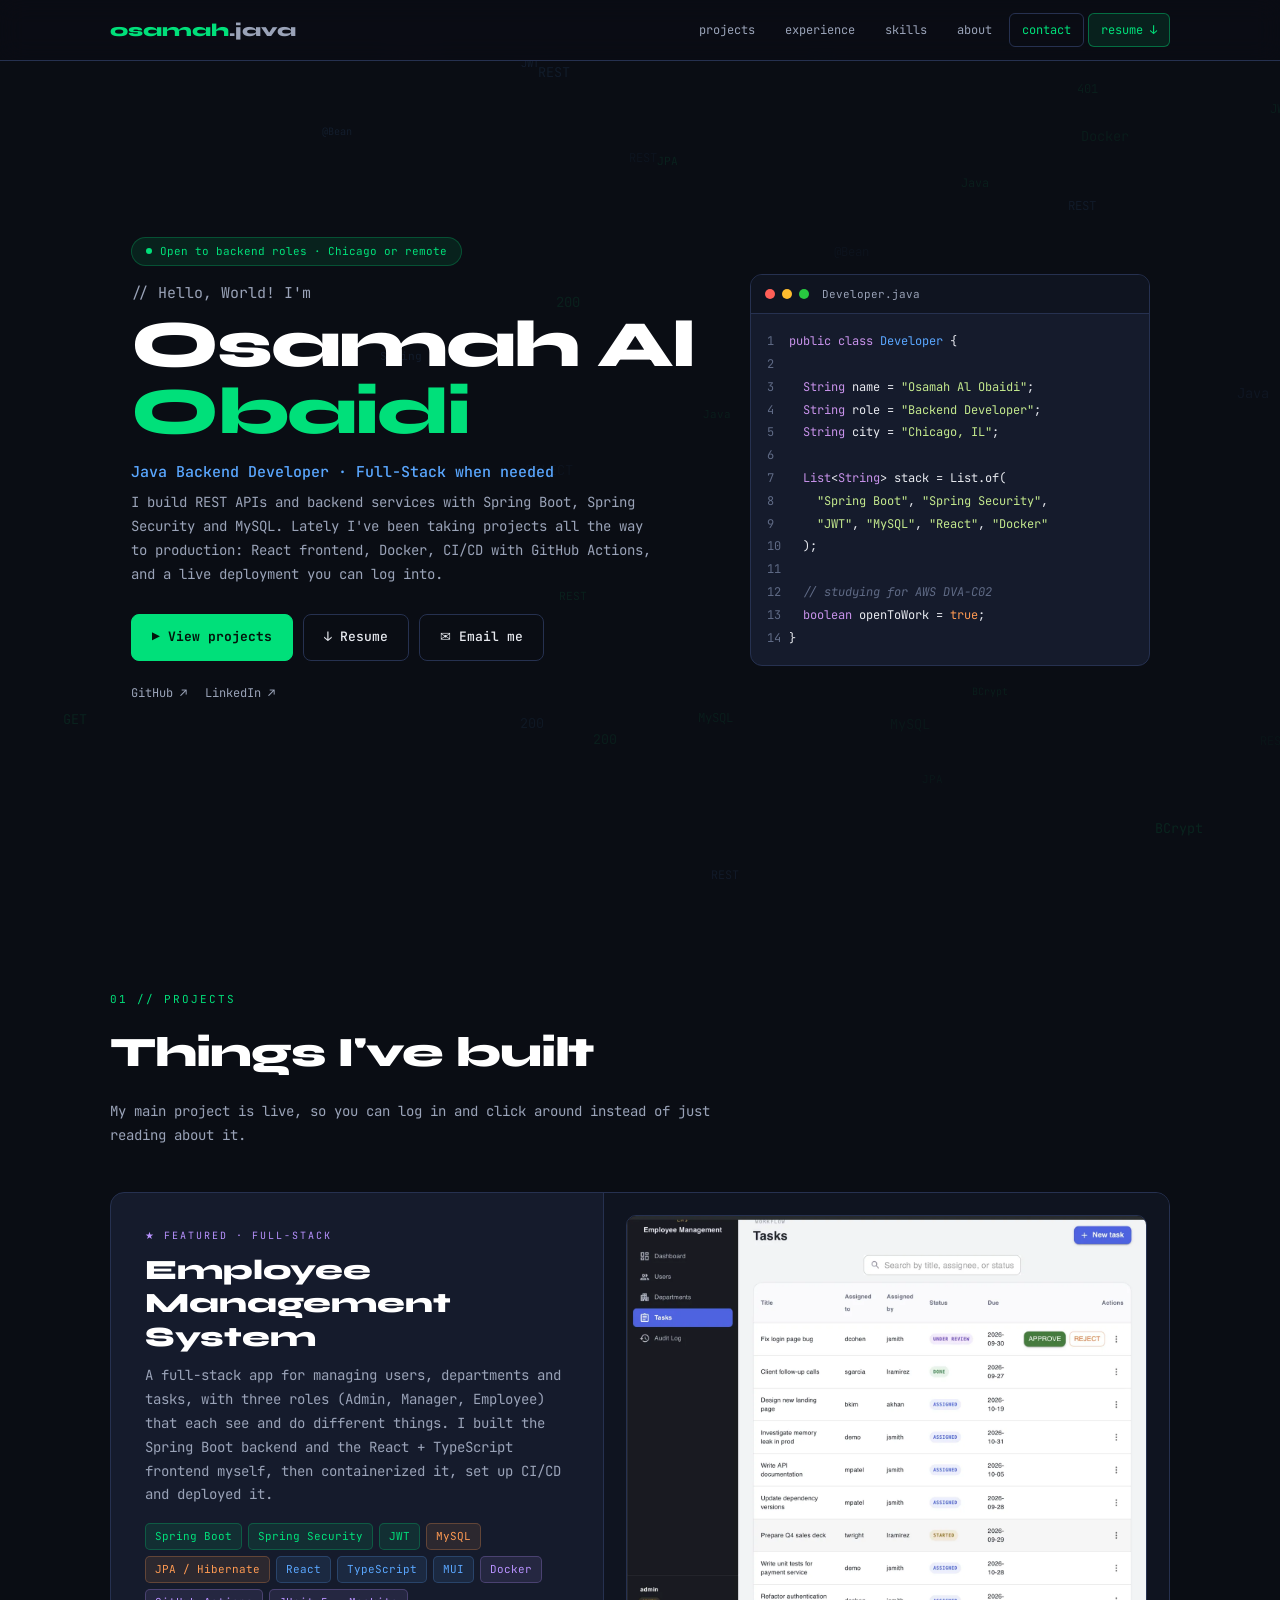
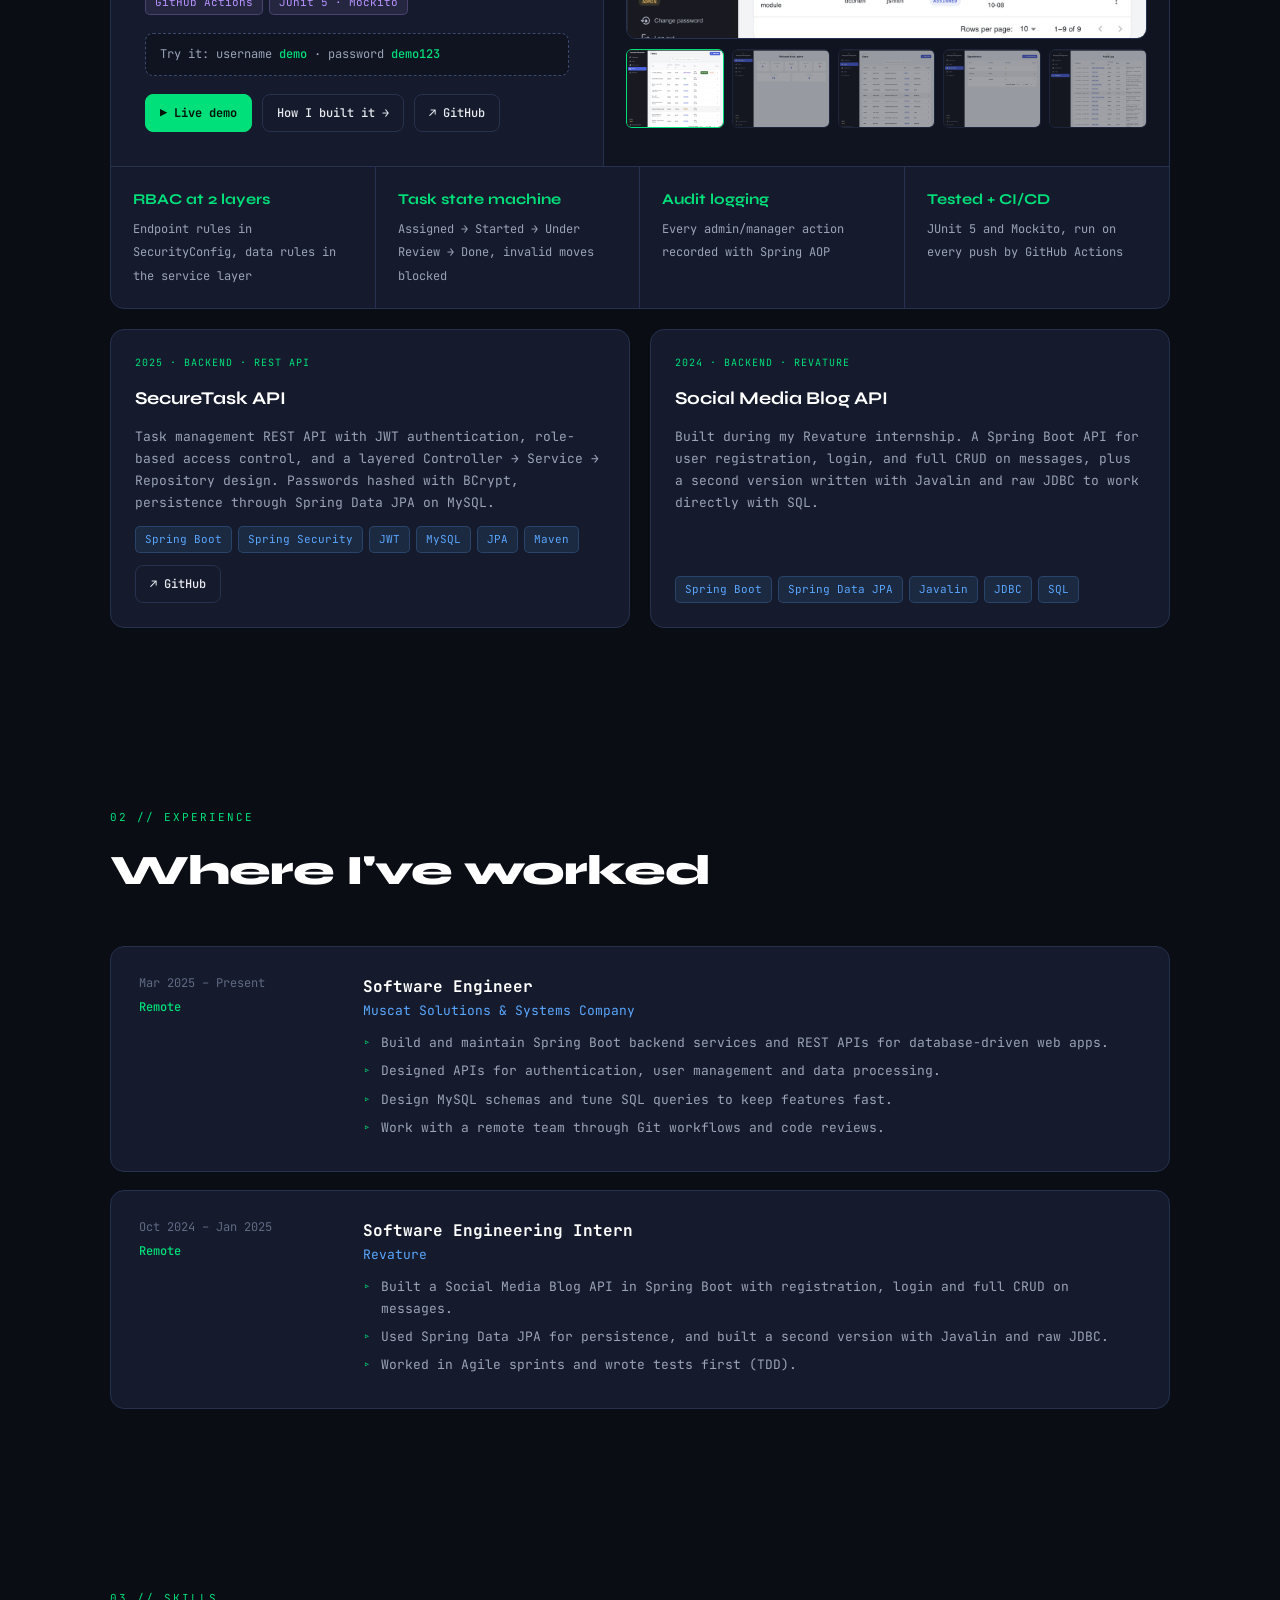
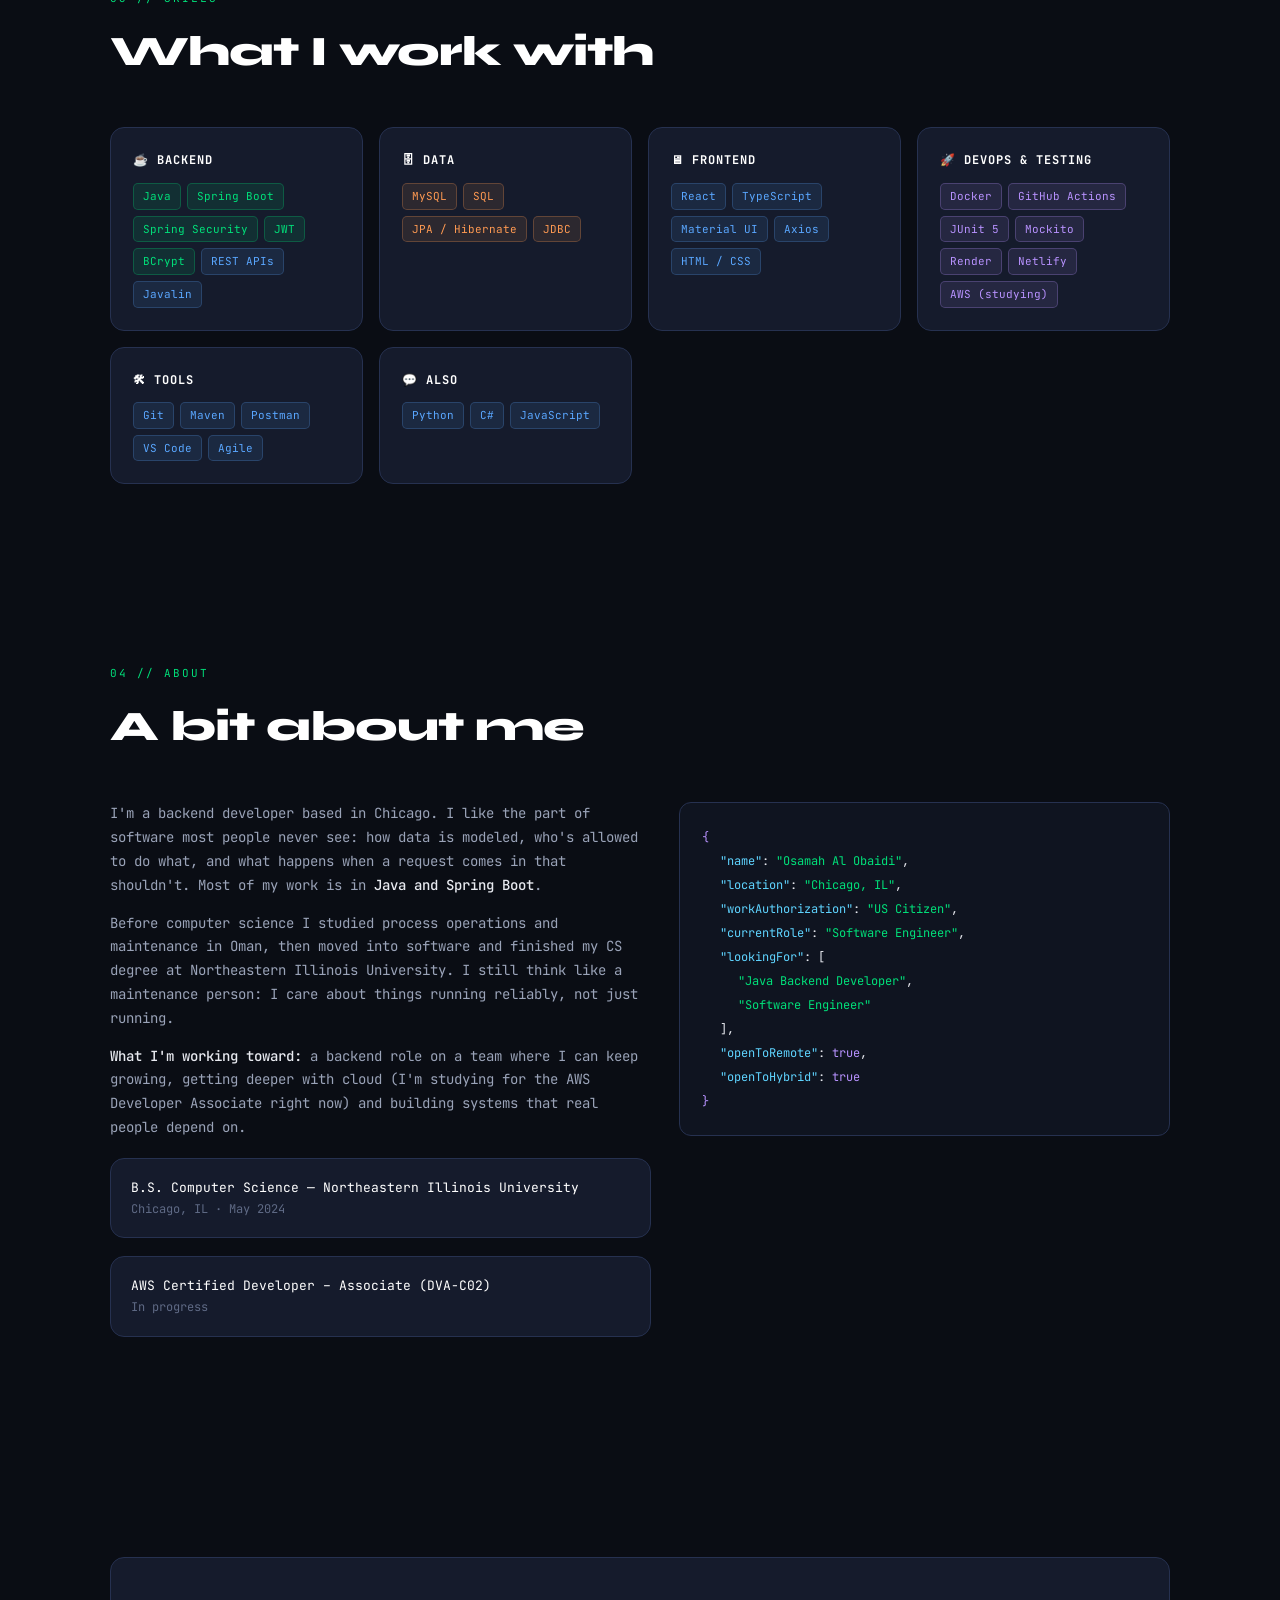
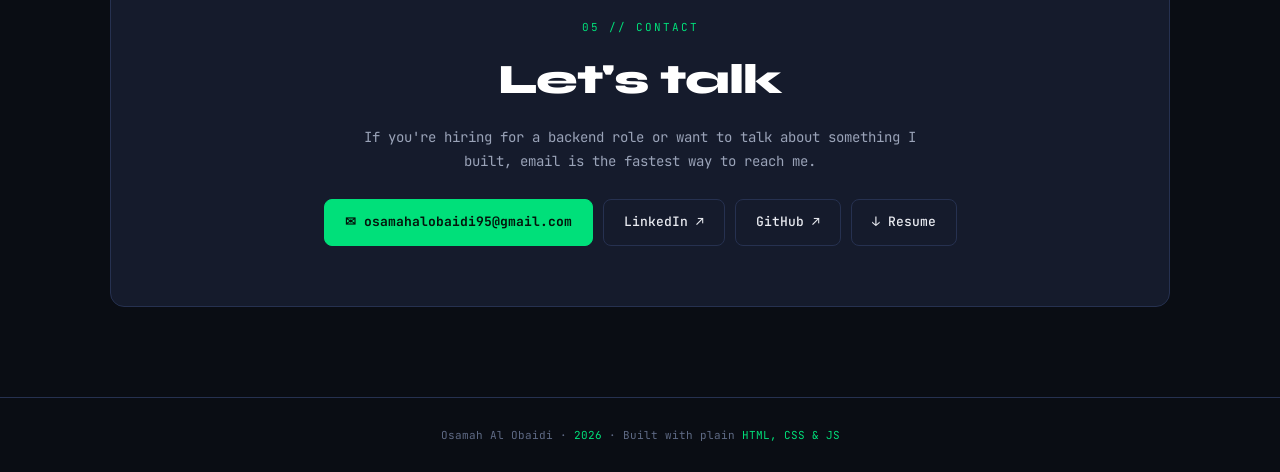
==== index.html @ 6ac04fb0 "Initial portfolio site" ====
<!DOCTYPE html>
<html lang="en">
<head>
<meta charset="UTF-8">
<meta name="viewport" content="width=device-width, initial-scale=1.0">
<title>Osamah Al Obaidi – Java Backend Developer</title>
<meta name="description" content="Java backend developer in Chicago building secure REST APIs with Spring Boot, Spring Security, JWT and MySQL. See my projects, experience and live demos.">
<meta property="og:title" content="Osamah Al Obaidi – Java Backend Developer">
<meta property="og:description" content="Spring Boot, Spring Security, JWT, MySQL, React. Projects, experience and live demos.">
<meta property="og:image" content="assets/images/ems-dashboard.webp">
<meta property="og:type" content="website">
<link rel="icon" href="assets/favicon.svg" type="image/svg+xml">
<link rel="preconnect" href="https://fonts.googleapis.com">
<link rel="preconnect" href="https://fonts.gstatic.com" crossorigin>
<link href="https://fonts.googleapis.com/css2?family=JetBrains+Mono:wght@400;500;700&family=Syne:wght@700;800&display=swap" rel="stylesheet">
<link rel="stylesheet" href="css/style.css">
</head>
<body>

<canvas id="bg-canvas" aria-hidden="true"></canvas>

<nav aria-label="Main">
  <div class="nav-inner">
    <a href="#top" class="logo">osamah<span>.java</span></a>
    <div class="nav-links">
      <a href="#projects">projects</a>
      <a href="#experience">experience</a>
      <a href="#skills">skills</a>
      <a href="#about">about</a>
      <a href="#contact">contact</a>
      <a href="assets/resume.pdf" class="nav-resume" target="_blank" rel="noopener">resume ↓</a>
    </div>
  </div>
</nav>

<main id="top">

<!-- ================= HERO ================= -->
<section class="hero">
  <div class="wrap hero-grid">
    <div>
      <div class="badge">Open to backend roles · Chicago or remote</div>
      <h1>
        <span class="hi">// Hello, World! I'm</span>
        Osamah Al<br><span class="accent">Obaidi</span>
      </h1>
      <p class="role">Java Backend Developer · Full-Stack when needed</p>
      <p class="lead">
        I build REST APIs and backend services with Spring Boot, Spring Security and MySQL.
        Lately I've been taking projects all the way to production: React frontend, Docker,
        CI/CD with GitHub Actions, and a live deployment you can log into.
      </p>
      <div class="cta">
        <a href="#projects" class="btn primary">▶ View projects</a>
        <a href="assets/resume.pdf" class="btn" target="_blank" rel="noopener">↓ Resume</a>
        <a href="mailto:osamahalobaidi95@gmail.com" class="btn">✉ Email me</a>
      </div>
      <div class="socials">
        <a href="https://github.com/Alobaidi95" target="_blank" rel="noopener">GitHub ↗</a>
        <a href="https://www.linkedin.com/in/osamah-al-obaidi95/" target="_blank" rel="noopener">LinkedIn ↗</a>
      </div>
    </div>

    <div class="ide" aria-hidden="true">
      <div class="ide-bar"><span class="dot r"></span><span class="dot y"></span><span class="dot g"></span><span class="ide-file">Developer.java</span></div>
<pre><span class="ln">1</span><span class="k">public class</span> <span class="n">Developer</span> {
<span class="ln">2</span>
<span class="ln">3</span>  <span class="k">String</span> name = <span class="s">"Osamah Al Obaidi"</span>;
<span class="ln">4</span>  <span class="k">String</span> role = <span class="s">"Backend Developer"</span>;
<span class="ln">5</span>  <span class="k">String</span> city = <span class="s">"Chicago, IL"</span>;
<span class="ln">6</span>
<span class="ln">7</span>  <span class="k">List</span>&lt;<span class="k">String</span>&gt; stack = List.of(
<span class="ln">8</span>    <span class="s">"Spring Boot"</span>, <span class="s">"Spring Security"</span>,
<span class="ln">9</span>    <span class="s">"JWT"</span>, <span class="s">"MySQL"</span>, <span class="s">"React"</span>, <span class="s">"Docker"</span>
<span class="ln">10</span>  );
<span class="ln">11</span>
<span class="ln">12</span>  <span class="c">// studying for AWS DVA-C02</span>
<span class="ln">13</span>  <span class="k">boolean</span> openToWork = <span class="v">true</span>;
<span class="ln">14</span>}</pre>
    </div>
  </div>
</section>

<!-- ================= PROJECTS ================= -->
<section id="projects">
  <div class="wrap">
    <div class="label">01 // Projects</div>
    <h2>Things I've built</h2>
    <p class="sub">My main project is live, so you can log in and click around instead of just reading about it.</p>

    <article class="card featured reveal">
      <div class="featured-grid">
        <div class="featured-info">
          <div class="tag-feat">★ Featured · Full-stack</div>
          <h3>Employee Management System</h3>
          <p>
            A full-stack app for managing users, departments and tasks, with three roles
            (Admin, Manager, Employee) that each see and do different things. I built the
            Spring Boot backend and the React + TypeScript frontend myself, then containerized it,
            set up CI/CD and deployed it.
          </p>
          <div class="pills">
            <span class="pill g">Spring Boot</span><span class="pill g">Spring Security</span><span class="pill g">JWT</span>
            <span class="pill o">MySQL</span><span class="pill o">JPA / Hibernate</span>
            <span class="pill">React</span><span class="pill">TypeScript</span><span class="pill">MUI</span>
            <span class="pill p">Docker</span><span class="pill p">GitHub Actions</span><span class="pill p">JUnit 5 · Mockito</span>
          </div>
          <div class="demo-creds">Try it: username <b>demo</b> · password <b>demo123</b></div>
          <div class="actions">
            <a class="btn primary sm" href="https://ems-portall.netlify.app" target="_blank" rel="noopener">▶ Live demo</a>
            <a class="btn sm" href="projects/ems.html">How I built it →</a>
            <a class="btn sm" href="https://github.com/Alobaidi95/employee-management-system" target="_blank" rel="noopener">↗ GitHub</a>
          </div>
        </div>

        <div class="featured-shot">
          <div class="shot-main">
            <img id="shot-main" src="assets/images/ems-tasks.webp" alt="EMS tasks page with status badges and approve/reject actions" width="1400" height="1140">
          </div>
          <div class="thumbs" aria-label="EMS screenshots">
            <button class="on" data-src="assets/images/ems-tasks.webp"><img src="assets/images/ems-tasks.webp" alt="Tasks page" loading="lazy"></button>
            <button data-src="assets/images/ems-dashboard.webp"><img src="assets/images/ems-dashboard.webp" alt="Admin dashboard with task stats" loading="lazy"></button>
            <button data-src="assets/images/ems-users.webp"><img src="assets/images/ems-users.webp" alt="Users directory with roles and departments" loading="lazy"></button>
            <button data-src="assets/images/ems-departments.webp"><img src="assets/images/ems-departments.webp" alt="Departments page" loading="lazy"></button>
            <button data-src="assets/images/ems-audit-log.webp"><img src="assets/images/ems-audit-log.webp" alt="Audit log of admin and manager actions" loading="lazy"></button>
          </div>
        </div>
      </div>

      <div class="highlights">
        <div class="hl"><b>RBAC at 2 layers</b><span>Endpoint rules in SecurityConfig, data rules in the service layer</span></div>
        <div class="hl"><b>Task state machine</b><span>Assigned → Started → Under Review → Done, invalid moves blocked</span></div>
        <div class="hl"><b>Audit logging</b><span>Every admin/manager action recorded with Spring AOP</span></div>
        <div class="hl"><b>Tested + CI/CD</b><span>JUnit 5 and Mockito, run on every push by GitHub Actions</span></div>
      </div>
    </article>

    <div class="projects-grid" id="projects-grid"></div>
  </div>
</section>

<!-- ================= EXPERIENCE ================= -->
<section id="experience">
  <div class="wrap">
    <div class="label">02 // Experience</div>
    <h2>Where I've worked</h2>

    <div class="timeline">
      <article class="card job reveal">
        <div class="when">Mar 2025 – Present<b>Remote</b></div>
        <div>
          <h3>Software Engineer</h3>
          <div class="org">Muscat Solutions &amp; Systems Company</div>
          <ul>
            <li>Build and maintain Spring Boot backend services and REST APIs for database-driven web apps.</li>
            <li>Designed APIs for authentication, user management and data processing.</li>
            <li>Design MySQL schemas and tune SQL queries to keep features fast.</li>
            <li>Work with a remote team through Git workflows and code reviews.</li>
          </ul>
        </div>
      </article>

      <article class="card job reveal">
        <div class="when">Oct 2024 – Jan 2025<b>Remote</b></div>
        <div>
          <h3>Software Engineering Intern</h3>
          <div class="org">Revature</div>
          <ul>
            <li>Built a Social Media Blog API in Spring Boot with registration, login and full CRUD on messages.</li>
            <li>Used Spring Data JPA for persistence, and built a second version with Javalin and raw JDBC.</li>
            <li>Worked in Agile sprints and wrote tests first (TDD).</li>
          </ul>
        </div>
      </article>
    </div>
  </div>
</section>

<!-- ================= SKILLS ================= -->
<section id="skills">
  <div class="wrap">
    <div class="label">03 // Skills</div>
    <h2>What I work with</h2>
    <div class="skills-grid">
      <div class="card skill reveal">
        <h3>☕ Backend</h3>
        <div class="pills"><span class="pill g">Java</span><span class="pill g">Spring Boot</span><span class="pill g">Spring Security</span><span class="pill g">JWT</span><span class="pill g">BCrypt</span><span class="pill">REST APIs</span><span class="pill">Javalin</span></div>
      </div>
      <div class="card skill reveal">
        <h3>🗄 Data</h3>
        <div class="pills"><span class="pill o">MySQL</span><span class="pill o">SQL</span><span class="pill o">JPA / Hibernate</span><span class="pill o">JDBC</span></div>
      </div>
      <div class="card skill reveal">
        <h3>🖥 Frontend</h3>
        <div class="pills"><span class="pill">React</span><span class="pill">TypeScript</span><span class="pill">Material UI</span><span class="pill">Axios</span><span class="pill">HTML / CSS</span></div>
      </div>
      <div class="card skill reveal">
        <h3>🚀 DevOps &amp; Testing</h3>
        <div class="pills"><span class="pill p">Docker</span><span class="pill p">GitHub Actions</span><span class="pill p">JUnit 5</span><span class="pill p">Mockito</span><span class="pill p">Render</span><span class="pill p">Netlify</span><span class="pill p">AWS (studying)</span></div>
      </div>
      <div class="card skill reveal">
        <h3>🛠 Tools</h3>
        <div class="pills"><span class="pill">Git</span><span class="pill">Maven</span><span class="pill">Postman</span><span class="pill">VS Code</span><span class="pill">Agile</span></div>
      </div>
      <div class="card skill reveal">
        <h3>💬 Also</h3>
        <div class="pills"><span class="pill">Python</span><span class="pill">C#</span><span class="pill">JavaScript</span></div>
      </div>
    </div>
  </div>
</section>

<!-- ================= ABOUT ================= -->
<section id="about">
  <div class="wrap">
    <div class="label">04 // About</div>
    <h2>A bit about me</h2>
    <div class="about-grid">
      <div class="about-text reveal">
        <p>
          I'm a backend developer based in Chicago. I like the part of software most people never see:
          how data is modeled, who's allowed to do what, and what happens when a request comes in that
          shouldn't. Most of my work is in <strong>Java and Spring Boot</strong>.
        </p>
        <p>
          Before computer science I studied process operations and maintenance in Oman, then moved
          into software and finished my CS degree at Northeastern Illinois University. I still think
          like a maintenance person: I care about things running reliably, not just running.
        </p>
        <p>
          <strong>What I'm working toward:</strong> a backend role on a team where I can keep growing,
          getting deeper with cloud (I'm studying for the AWS Developer Associate right now) and building
          systems that real people depend on.
        </p>
        <div class="card edu">
          <div>B.S. Computer Science — Northeastern Illinois University</div>
          <small>Chicago, IL · May 2024</small>
        </div>
        <div class="card edu">
          <div>AWS Certified Developer – Associate (DVA-C02)</div>
          <small>In progress</small>
        </div>
      </div>

      <div class="json reveal" aria-label="Quick facts">
        <div class="jb">{</div>
        <div class="in"><span class="jk">"name"</span>: <span class="js">"Osamah Al Obaidi"</span>,</div>
        <div class="in"><span class="jk">"location"</span>: <span class="js">"Chicago, IL"</span>,</div>
        <div class="in"><span class="jk">"workAuthorization"</span>: <span class="js">"US Citizen"</span>,</div>
        <div class="in"><span class="jk">"currentRole"</span>: <span class="js">"Software Engineer"</span>,</div>
        <div class="in"><span class="jk">"lookingFor"</span>: [</div>
        <div class="in2"><span class="js">"Java Backend Developer"</span>,</div>
        <div class="in2"><span class="js">"Software Engineer"</span></div>
        <div class="in">],</div>
        <div class="in"><span class="jk">"openToRemote"</span>: <span class="jb">true</span>,</div>
        <div class="in"><span class="jk">"openToHybrid"</span>: <span class="jb">true</span></div>
        <div class="jb">}</div>
      </div>
    </div>
  </div>
</section>

<!-- ================= CONTACT ================= -->
<section id="contact">
  <div class="wrap">
    <div class="card contact reveal">
      <div class="label">05 // Contact</div>
      <h2>Let's talk</h2>
      <p class="sub">If you're hiring for a backend role or want to talk about something I built, email is the fastest way to reach me.</p>
      <div class="cta">
        <a href="mailto:osamahalobaidi95@gmail.com" class="btn primary">✉ osamahalobaidi95@gmail.com</a>
        <a href="https://www.linkedin.com/in/osamah-al-obaidi95/" class="btn" target="_blank" rel="noopener">LinkedIn ↗</a>
        <a href="https://github.com/Alobaidi95" class="btn" target="_blank" rel="noopener">GitHub ↗</a>
        <a href="assets/resume.pdf" class="btn" target="_blank" rel="noopener">↓ Resume</a>
      </div>
    </div>
  </div>
</section>

</main>

<footer>
  <div class="wrap">Osamah Al Obaidi · <span class="year">2026</span> · Built with plain <span>HTML, CSS &amp; JS</span></div>
</footer>

<script src="js/projects.js"></script>
<script src="js/main.js"></script>
</body>
</html>
---- css/style.css ----
/* ============ Tokens ============ */
:root{
  --bg:#0a0d14; --bg2:#0f1420; --surface:#151b2c; --surface2:#1b2236;
  --border:#263150; --border2:#3a4870;
  --green:#00e07a; --green-soft:rgba(0,224,122,.1);
  --blue:#5aa7ff; --orange:#ff9a52; --purple:#b892ff;
  --text:#e8eaf0; --text2:#9aa3b8; --text3:#5f6a85;
  --radius:14px;
  --mono:'JetBrains Mono',ui-monospace,monospace;
  --display:'Syne',system-ui,sans-serif;
}
*{margin:0;padding:0;box-sizing:border-box}
html{scroll-behavior:smooth;scroll-padding-top:72px}
body{background:var(--bg);color:var(--text);font-family:var(--mono);font-size:14px;line-height:1.7;overflow-x:hidden}
img{max-width:100%;display:block}
a{color:inherit}
:focus-visible{outline:2px solid var(--green);outline-offset:3px;border-radius:4px}

#bg-canvas{position:fixed;inset:0;width:100%;height:100%;z-index:0;pointer-events:none}
.wrap{position:relative;z-index:2;max-width:1100px;margin:0 auto;padding:0 20px}
main,footer{position:relative;z-index:2}

/* ============ Nav ============ */
nav{position:fixed;top:0;left:0;right:0;z-index:100;background:rgba(10,13,20,.9);backdrop-filter:blur(12px);border-bottom:1px solid var(--border)}
.nav-inner{max-width:1100px;margin:0 auto;padding:0 20px;display:flex;align-items:center;justify-content:space-between;height:60px}
.logo{font-family:var(--display);font-size:18px;font-weight:800;color:var(--green);text-decoration:none}
.logo span{color:var(--text2)}
.nav-links{display:flex;gap:4px;align-items:center}
.nav-links a{color:var(--text2);text-decoration:none;font-size:12px;padding:6px 12px;border-radius:6px;border:1px solid transparent;transition:.2s}
.nav-links a:hover,.nav-links a.active{color:var(--green);border-color:var(--border)}
.nav-links a.nav-resume{color:var(--green);border-color:rgba(0,224,122,.4);background:var(--green-soft)}

/* ============ Buttons / pills ============ */
.btn{display:inline-flex;align-items:center;gap:8px;padding:11px 20px;border-radius:8px;font-family:var(--mono);font-size:13px;font-weight:500;text-decoration:none;border:1px solid var(--border);color:var(--text);background:transparent;transition:.2s;cursor:pointer}
.btn:hover{border-color:var(--blue);color:var(--blue)}
.btn.primary{background:var(--green);border-color:var(--green);color:#03140b;font-weight:700}
.btn.primary:hover{background:#00c46b;color:#03140b}
.btn.sm{padding:8px 14px;font-size:12px}
.pills{display:flex;flex-wrap:wrap;gap:6px}
.pill{font-size:11px;padding:3px 9px;border-radius:5px;background:rgba(90,167,255,.1);border:1px solid rgba(90,167,255,.22);color:var(--blue)}
.pill.g{background:var(--green-soft);border-color:rgba(0,224,122,.25);color:var(--green)}
.pill.o{background:rgba(255,154,82,.1);border-color:rgba(255,154,82,.25);color:var(--orange)}
.pill.p{background:rgba(184,146,255,.1);border-color:rgba(184,146,255,.25);color:var(--purple)}

/* ============ Hero ============ */
.hero{min-height:100vh;display:flex;align-items:center;padding:100px 0 60px}
.hero-grid{display:grid;grid-template-columns:minmax(0,1fr) minmax(0,400px);gap:56px;align-items:center}
.badge{display:inline-flex;align-items:center;gap:8px;background:var(--green-soft);border:1px solid rgba(0,224,122,.25);border-radius:20px;padding:4px 14px;font-size:11px;color:var(--green);margin-bottom:20px}
.badge::before{content:'';width:6px;height:6px;border-radius:50%;background:var(--green);animation:pulse 2s infinite}
@keyframes pulse{50%{opacity:.3}}
.hero h1{font-family:var(--display);font-size:clamp(40px,6vw,66px);font-weight:800;line-height:1.02;letter-spacing:-2px;color:#fff}
.hero h1 .hi{display:block;font-family:var(--mono);font-size:15px;font-weight:400;letter-spacing:0;color:var(--text2);margin-bottom:10px}
.hero h1 .accent{color:var(--green)}
.hero .role{font-size:15px;color:var(--blue);margin:14px 0 6px;font-weight:500}
.hero .lead{color:var(--text2);max-width:520px;margin-bottom:28px}
.cta{display:flex;gap:10px;flex-wrap:wrap}
.socials{display:flex;gap:18px;margin-top:22px;font-size:12px}
.socials a{color:var(--text2);text-decoration:none}
.socials a:hover{color:var(--green)}

.ide{background:var(--surface);border:1px solid var(--border);border-radius:12px;overflow:hidden;font-size:12px}
.ide-bar{background:var(--bg2);border-bottom:1px solid var(--border);padding:10px 14px;display:flex;align-items:center;gap:7px}
.dot{width:10px;height:10px;border-radius:50%}.dot.r{background:#ff5f57}.dot.y{background:#febc2e}.dot.g{background:#28c840}
.ide-file{color:var(--text2);font-size:11px;margin-left:6px}
.ide pre{padding:16px;line-height:1.9;font-family:var(--mono);white-space:pre;overflow-x:auto}
.k{color:#c792ea}.s{color:#c3e88d}.n{color:var(--blue)}.v{color:var(--orange)}.c{color:var(--text3);font-style:italic}.ln{color:var(--text3);user-select:none;display:inline-block;width:22px}

/* ============ Sections ============ */
section{padding:90px 0}
.label{font-size:11px;color:var(--green);letter-spacing:2px;text-transform:uppercase;margin-bottom:8px}
h2{font-family:var(--display);font-size:clamp(28px,4vw,42px);font-weight:800;color:#fff;letter-spacing:-1px;margin-bottom:12px}
.sub{color:var(--text2);max-width:600px}
.card{background:var(--surface);border:1px solid var(--border);border-radius:var(--radius);transition:border-color .25s,transform .25s}
.card:hover{border-color:var(--border2)}

/* ============ Featured project ============ */
.featured{margin-top:44px;overflow:hidden}
.featured-grid{display:grid;grid-template-columns:minmax(0,1fr) minmax(0,1.15fr)}
.featured-info,.featured-shot{min-width:0}
.featured-info{padding:34px}
.tag-feat{font-size:10px;text-transform:uppercase;letter-spacing:2px;color:var(--purple);margin-bottom:10px}
.featured h3{font-family:var(--display);font-size:clamp(22px,2.4vw,28px);line-height:1.2;font-weight:800;color:#fff;margin-bottom:10px}
.featured p{color:var(--text2);margin-bottom:16px}
.demo-creds{background:var(--bg2);border:1px dashed var(--border2);border-radius:8px;padding:10px 14px;font-size:12px;color:var(--text2);margin:18px 0}
.demo-creds b{color:var(--green);font-weight:500}
.featured-shot{background:var(--bg2);border-left:1px solid var(--border);padding:22px;display:flex;flex-direction:column;gap:10px}
.shot-main{border-radius:10px;border:1px solid var(--border);overflow:hidden;aspect-ratio:1400/1140;background:#111}
.shot-main img{width:100%;height:100%;object-fit:cover;object-position:top}
.thumbs{display:grid;grid-template-columns:repeat(5,minmax(0,1fr));gap:8px}
.thumbs button{border:1px solid var(--border);border-radius:6px;overflow:hidden;cursor:pointer;background:none;padding:0;opacity:.6;transition:.2s;aspect-ratio:1400/1140}
.thumbs button img{width:100%;height:100%;object-fit:cover;object-position:top left}
.thumbs button:hover,.thumbs button.on{opacity:1;border-color:var(--green)}
.highlights{display:grid;grid-template-columns:repeat(4,1fr);border-top:1px solid var(--border)}
.hl{padding:20px 22px;border-right:1px solid var(--border)}
.hl:last-child{border-right:none}
.hl b{display:block;font-family:var(--display);color:var(--green);font-size:15px;margin-bottom:4px}
.hl span{font-size:12px;color:var(--text2)}
.actions{display:flex;gap:10px;flex-wrap:wrap}

.flow{display:flex;flex-wrap:wrap;align-items:center;gap:6px;margin-top:6px}
.flow span{font-size:11px;padding:3px 8px;border-radius:4px;background:rgba(90,167,255,.1);border:1px solid rgba(90,167,255,.18);color:var(--blue);white-space:nowrap}
.flow i{color:var(--text3);font-style:normal}

/* ============ Project grid ============ */
.projects-grid{display:grid;grid-template-columns:repeat(auto-fit,minmax(300px,1fr));gap:20px;margin-top:20px}
.project{padding:24px;display:flex;flex-direction:column;gap:12px}
.project:hover{transform:translateY(-3px);border-color:var(--green)}
.project h3{font-family:var(--display);font-size:18px;color:#fff}
.project .meta{font-size:10px;color:var(--green);text-transform:uppercase;letter-spacing:1px}
.project p{color:var(--text2);font-size:13px;flex:1}

/* ============ Experience ============ */
.timeline{margin-top:40px;display:flex;flex-direction:column;gap:18px}
.job{padding:26px 28px;display:grid;grid-template-columns:200px 1fr;gap:24px}
.job .when{font-size:12px;color:var(--text3)}
.job .when b{display:block;color:var(--green);font-weight:500;margin-top:4px}
.job h3{font-size:16px;color:#fff;font-weight:700}
.job .org{color:var(--blue);font-size:13px;margin-bottom:10px}
.job ul{list-style:none;color:var(--text2);font-size:13px}
.job li{padding-left:18px;position:relative;margin-bottom:6px}
.job li::before{content:'▹';position:absolute;left:0;color:var(--green)}

/* ============ Skills ============ */
.skills-grid{display:grid;grid-template-columns:repeat(auto-fit,minmax(240px,1fr));gap:16px;margin-top:40px}
.skill{padding:22px}
.skill h3{font-size:12px;color:#fff;text-transform:uppercase;letter-spacing:1px;margin-bottom:12px}

/* ============ About ============ */
.about-grid{display:grid;grid-template-columns:1.1fr 1fr;gap:28px;margin-top:40px;align-items:start}
.about-text p{color:var(--text2);margin-bottom:14px}
.about-text p strong{color:var(--text);font-weight:500}
.json{background:var(--bg2);border:1px solid var(--border);border-radius:12px;padding:22px;font-size:12px;line-height:2}
.jk{color:#5fd4ff}.js{color:var(--green)}.jb{color:var(--purple)}.in{padding-left:18px}.in2{padding-left:36px}
.edu{margin-top:18px;padding:18px 20px}
.edu div{font-size:13px;color:#fff}
.edu small{display:block;color:var(--text3);font-size:12px}

/* ============ Contact ============ */
.contact{text-align:center;padding:60px 24px;margin-top:40px}
.contact h2{margin-bottom:10px}
.contact .sub{margin:0 auto 26px}
.contact .cta{justify-content:center}

footer{border-top:1px solid var(--border);padding:28px 0;text-align:center;font-size:11px;color:var(--text3)}
footer span{color:var(--green)}

/* ============ Case study page ============ */
.cs-hero{padding:120px 0 40px}
.back{font-size:12px;color:var(--text2);text-decoration:none;display:inline-block;margin-bottom:24px}
.back:hover{color:var(--green)}
.cs-hero h1{font-family:var(--display);font-size:clamp(34px,5vw,54px);color:#fff;letter-spacing:-1.5px;line-height:1.05;margin-bottom:14px}
.cs-hero .lead{color:var(--text2);max-width:680px;margin-bottom:22px}
.cs-section{padding:44px 0;border-top:1px solid var(--border)}
.cs-section h2{font-size:clamp(22px,3vw,30px)}
.cs-section p{color:var(--text2);max-width:760px;margin-bottom:12px}
.cs-section code{background:var(--surface2);border:1px solid var(--border);border-radius:4px;padding:1px 6px;font-size:12px;color:var(--orange)}
.decisions{display:grid;grid-template-columns:repeat(auto-fit,minmax(300px,1fr));gap:16px;margin-top:20px}
.decision{padding:22px}
.decision h3{color:#fff;font-size:14px;margin-bottom:8px}
.decision p{font-size:13px;margin:0}
.states{display:flex;flex-wrap:wrap;align-items:center;gap:8px;margin:18px 0}
.state{padding:6px 12px;border-radius:6px;font-size:12px;font-weight:700;letter-spacing:.5px}
.st-a{background:rgba(90,167,255,.12);color:var(--blue)}
.st-s{background:rgba(255,154,82,.12);color:var(--orange)}
.st-r{background:rgba(184,146,255,.12);color:var(--purple)}
.st-d{background:var(--green-soft);color:var(--green)}
.states i{color:var(--text3);font-style:normal}
.arch{display:grid;grid-template-columns:repeat(5,1fr);gap:10px;margin-top:20px;align-items:stretch}
.arch div{background:var(--surface);border:1px solid var(--border);border-radius:10px;padding:14px;font-size:12px;color:var(--text2)}
.arch div b{display:block;color:#fff;margin-bottom:4px;font-size:13px}
.gallery{display:grid;grid-template-columns:repeat(2,1fr);gap:16px;margin-top:20px}
.gallery figure{margin:0}
.gallery img{border-radius:10px;border:1px solid var(--border)}
.gallery figcaption{font-size:12px;color:var(--text3);margin-top:6px}
.cs-list{list-style:none;color:var(--text2);max-width:760px}
.cs-list li{padding-left:18px;position:relative;margin-bottom:8px}
.cs-list li::before{content:'▹';position:absolute;left:0;color:var(--green)}

/* ============ Reveal ============ */
.reveal{opacity:0;transform:translateY(16px);transition:opacity .6s ease,transform .6s ease}
.reveal.in-view{opacity:1;transform:none}
@media (prefers-reduced-motion:reduce){.reveal{opacity:1;transform:none;transition:none}html{scroll-behavior:auto}}

/* ============ Responsive ============ */
@media (max-width:900px){
  .hero-grid,.featured-grid,.about-grid{grid-template-columns:minmax(0,1fr)}
  .featured-shot{border-left:none;border-top:1px solid var(--border)}
  .highlights{grid-template-columns:repeat(2,1fr)}
  .hl:nth-child(2){border-right:none}
  .hl:nth-child(-n+2){border-bottom:1px solid var(--border)}
  .job{grid-template-columns:1fr;gap:8px}
  .arch{grid-template-columns:1fr}
  .gallery{grid-template-columns:1fr}
}
@media (max-width:640px){
  .nav-links a:not(.nav-resume){display:none}
  .hero{padding-top:90px}
  .featured-info{padding:24px}
  .hl{padding:16px}
  section{padding:64px 0}
}
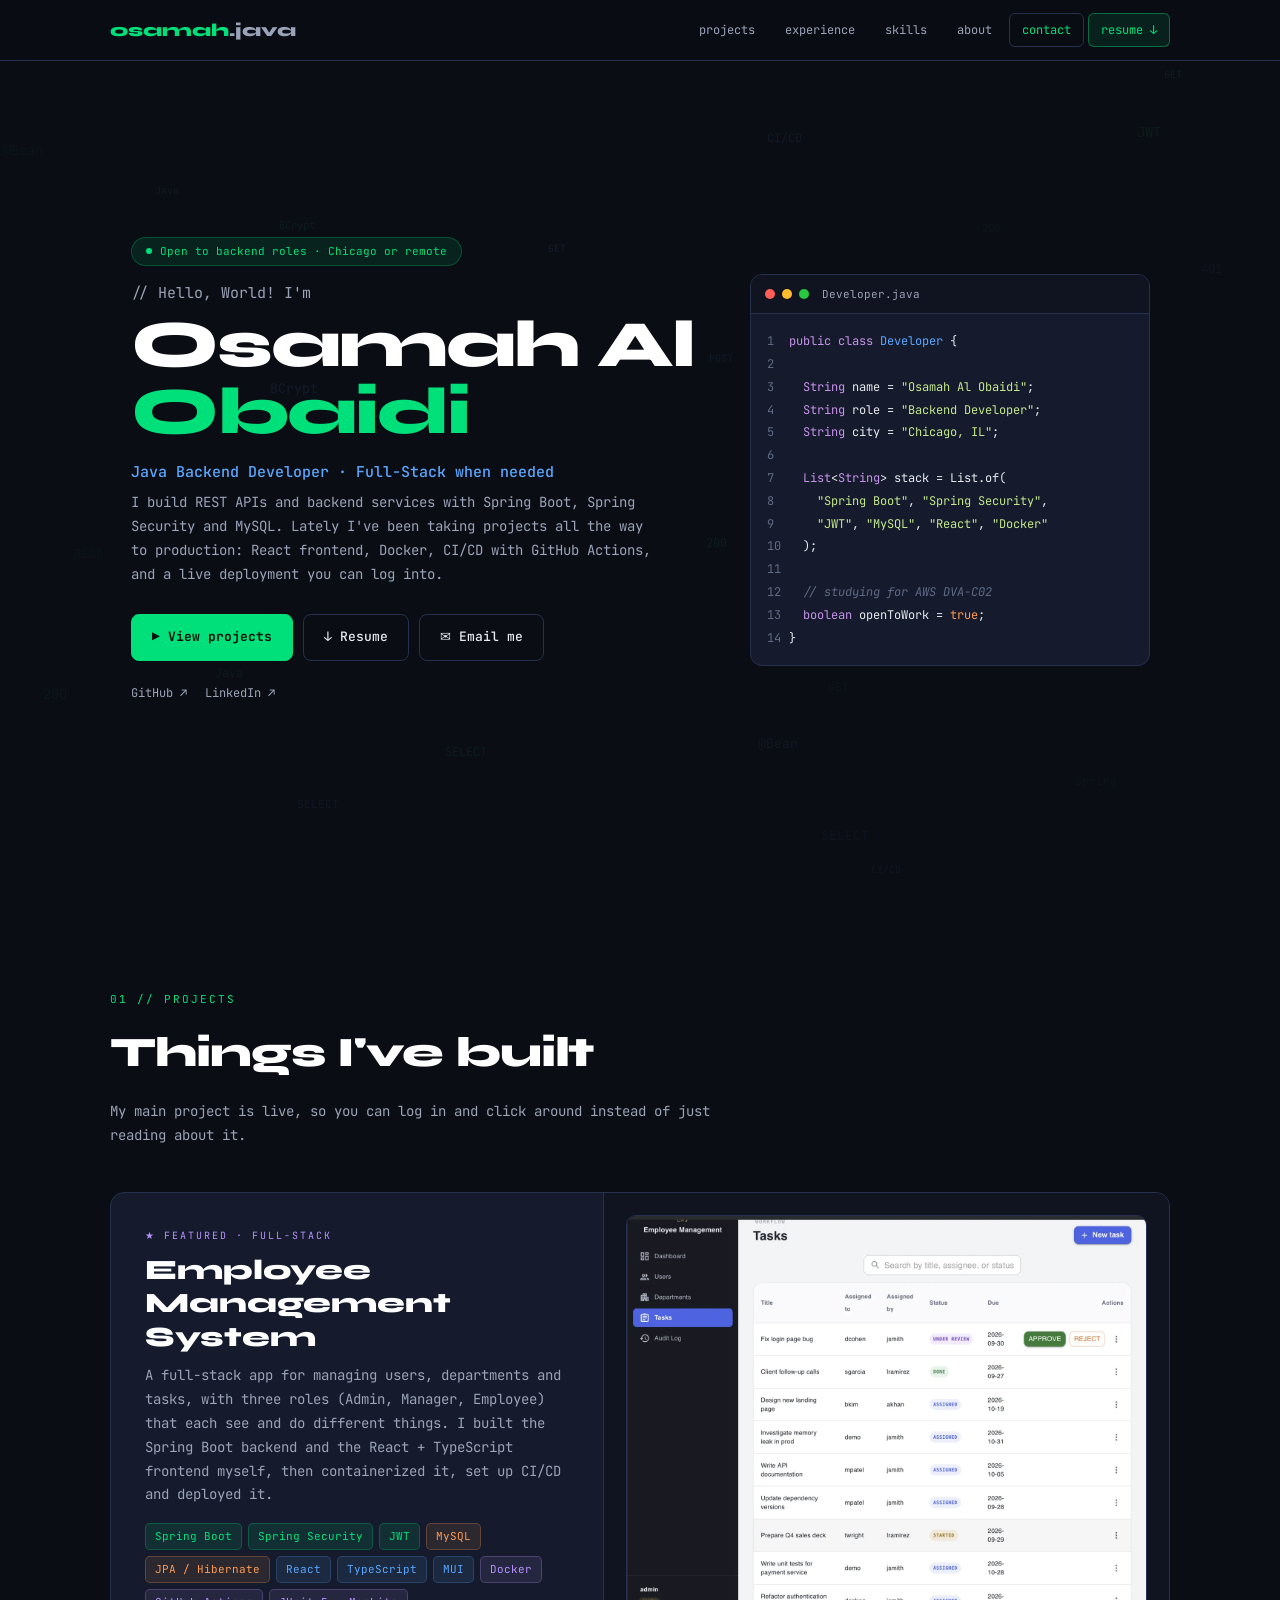
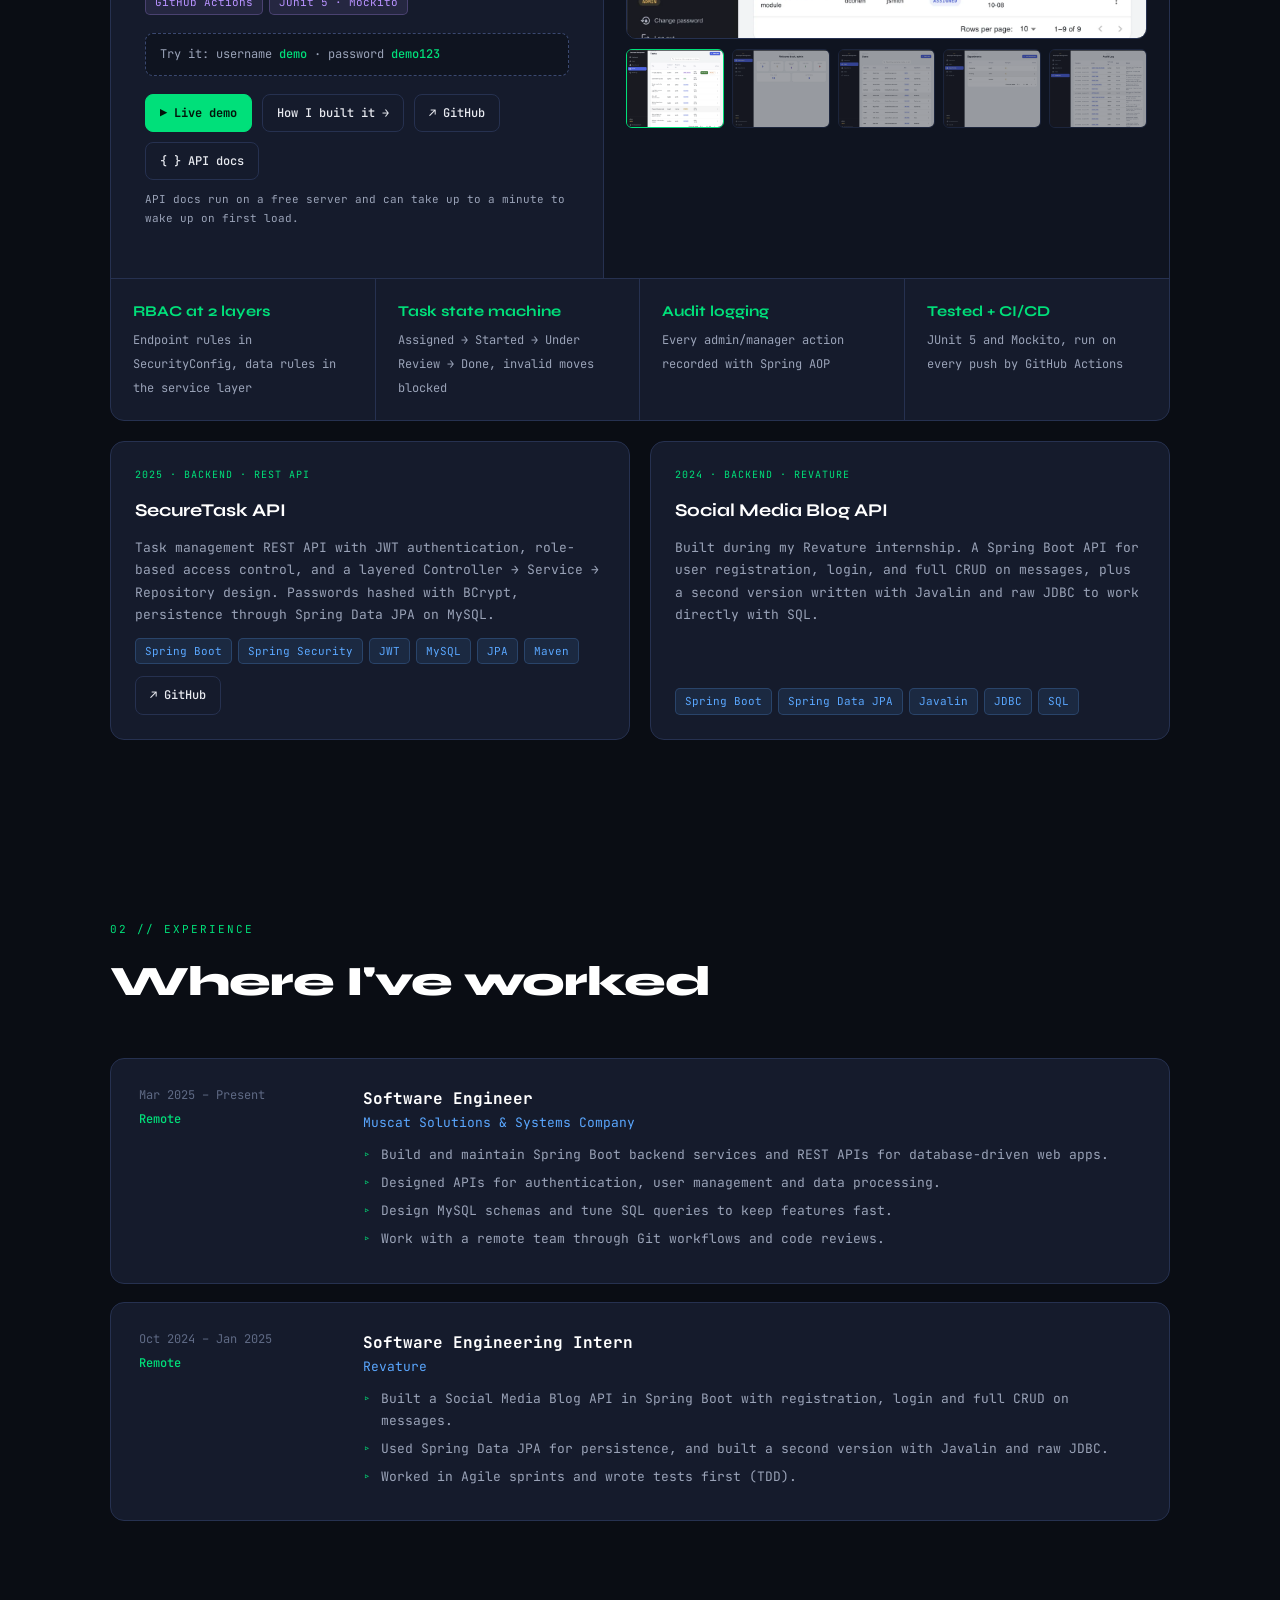
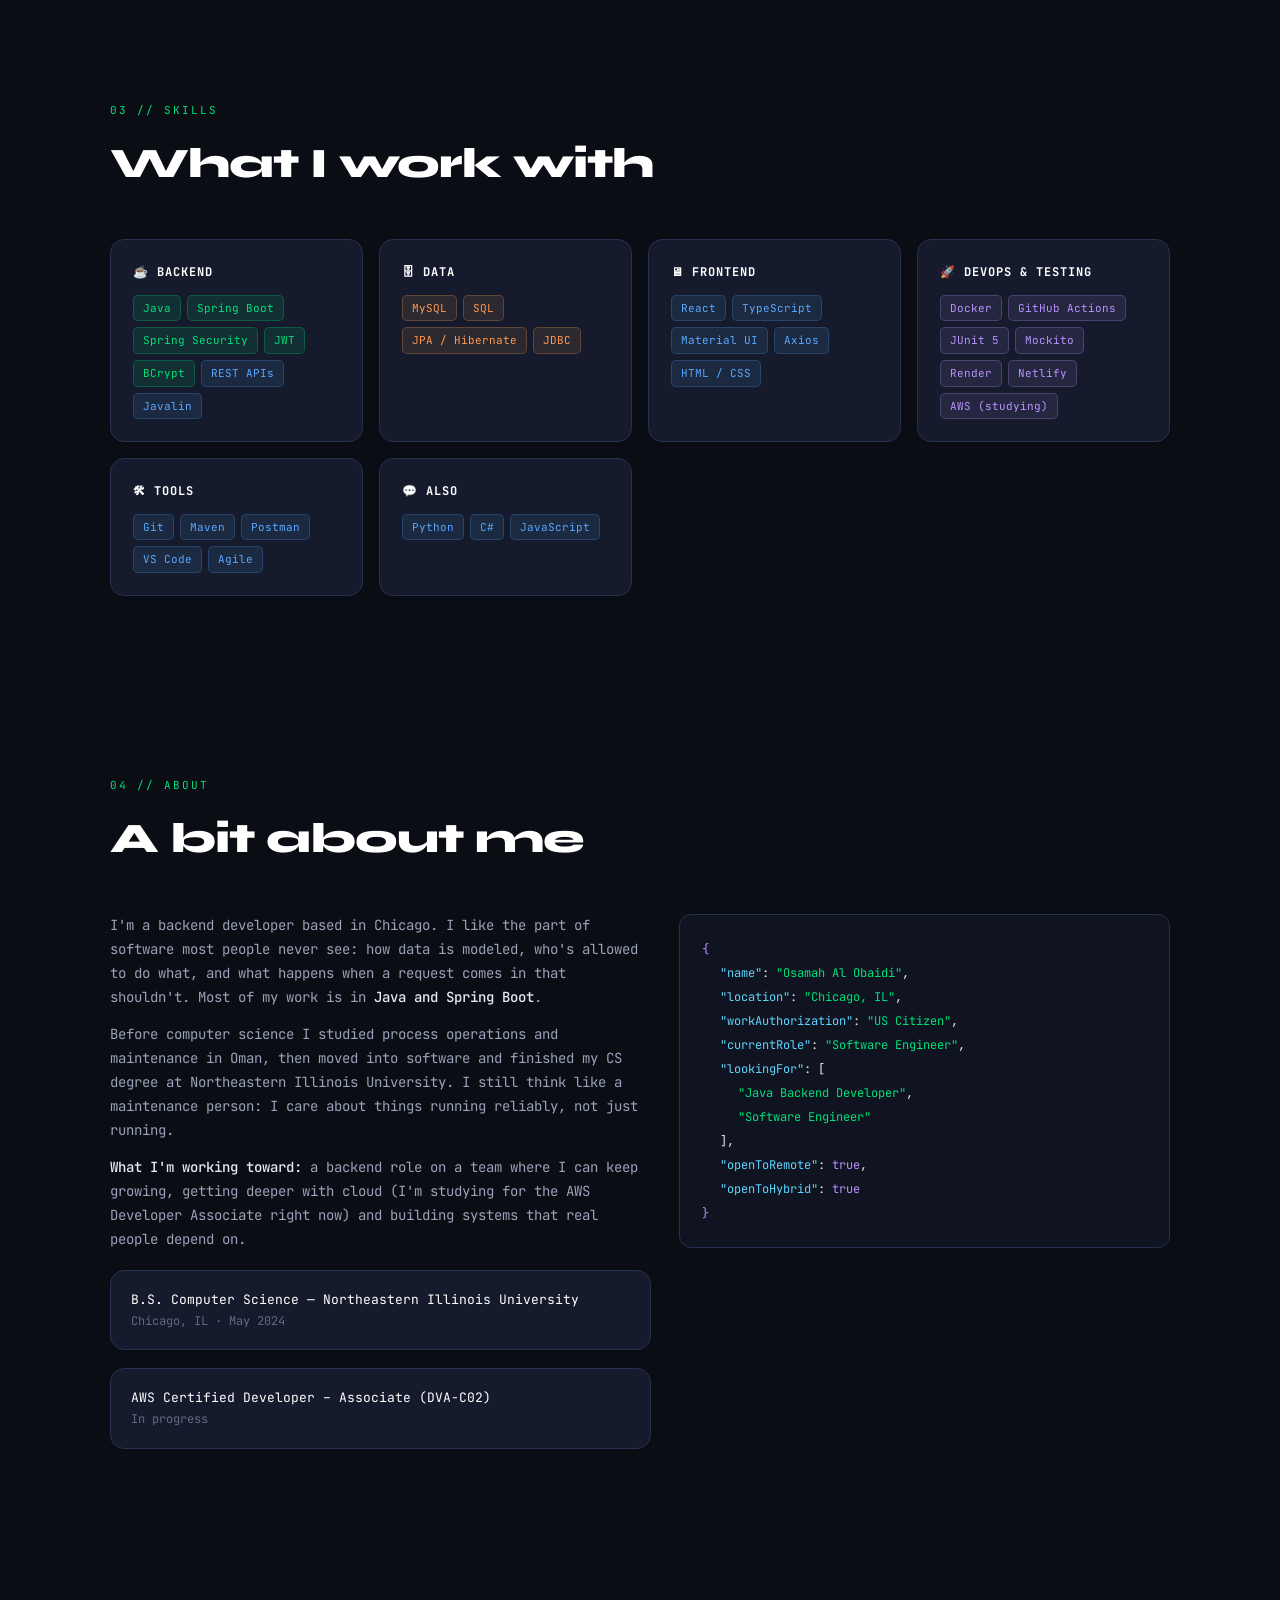
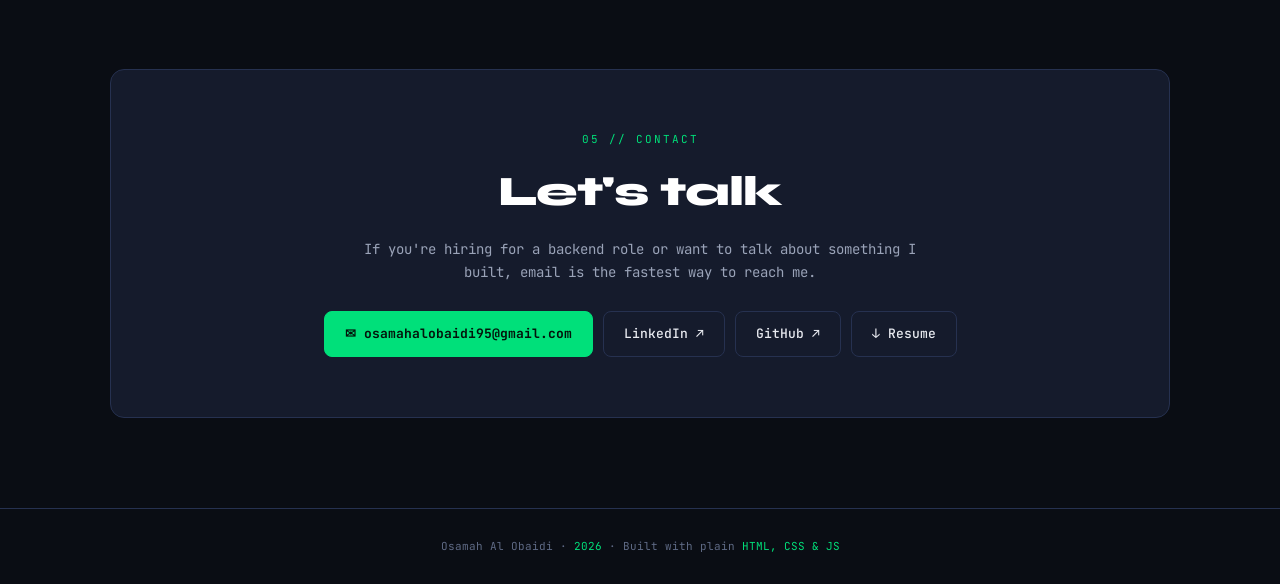
==== commit 38e8b719: "Fix stretched case study images, update next steps" ====
--- a/index.html
+++ b/index.html
@@ -110,7 +110,9 @@
             <a class="btn primary sm" href="https://ems-portall.netlify.app" target="_blank" rel="noopener">▶ Live demo</a>
             <a class="btn sm" href="projects/ems.html">How I built it →</a>
             <a class="btn sm" href="https://github.com/Alobaidi95/employee-management-system" target="_blank" rel="noopener">↗ GitHub</a>
-          </div>
+            <a class="btn sm" href="https://employee-management-system-qsii.onrender.com/swagger-ui/index.html" target="_blank" rel="noopener">{ } API docs</a>
+          </div>
+          <p class="note">API docs run on a free server and can take up to a minute to wake up on first load.</p>
         </div>
 
         <div class="featured-shot">
@@ -286,4 +288,4 @@
 <script src="js/projects.js"></script>
 <script src="js/main.js"></script>
 </body>
-</html>
+</html>
--- a/css/style.css
+++ b/css/style.css
@@ -12,7 +12,7 @@
 *{margin:0;padding:0;box-sizing:border-box}
 html{scroll-behavior:smooth;scroll-padding-top:72px}
 body{background:var(--bg);color:var(--text);font-family:var(--mono);font-size:14px;line-height:1.7;overflow-x:hidden}
-img{max-width:100%;display:block}
+img{max-width:100%;height:auto;display:block}
 a{color:inherit}
 :focus-visible{outline:2px solid var(--green);outline-offset:3px;border-radius:4px}
 
@@ -96,6 +96,8 @@
 .hl b{display:block;font-family:var(--display);color:var(--green);font-size:15px;margin-bottom:4px}
 .hl span{font-size:12px;color:var(--text2)}
 .actions{display:flex;gap:10px;flex-wrap:wrap}
+.note{font-size:11px;color:var(--text3);margin-top:10px}
+.cs-list a{color:var(--green)}
 
 .flow{display:flex;flex-wrap:wrap;align-items:center;gap:6px;margin-top:6px}
 .flow span{font-size:11px;padding:3px 8px;border-radius:4px;background:rgba(90,167,255,.1);border:1px solid rgba(90,167,255,.18);color:var(--blue);white-space:nowrap}
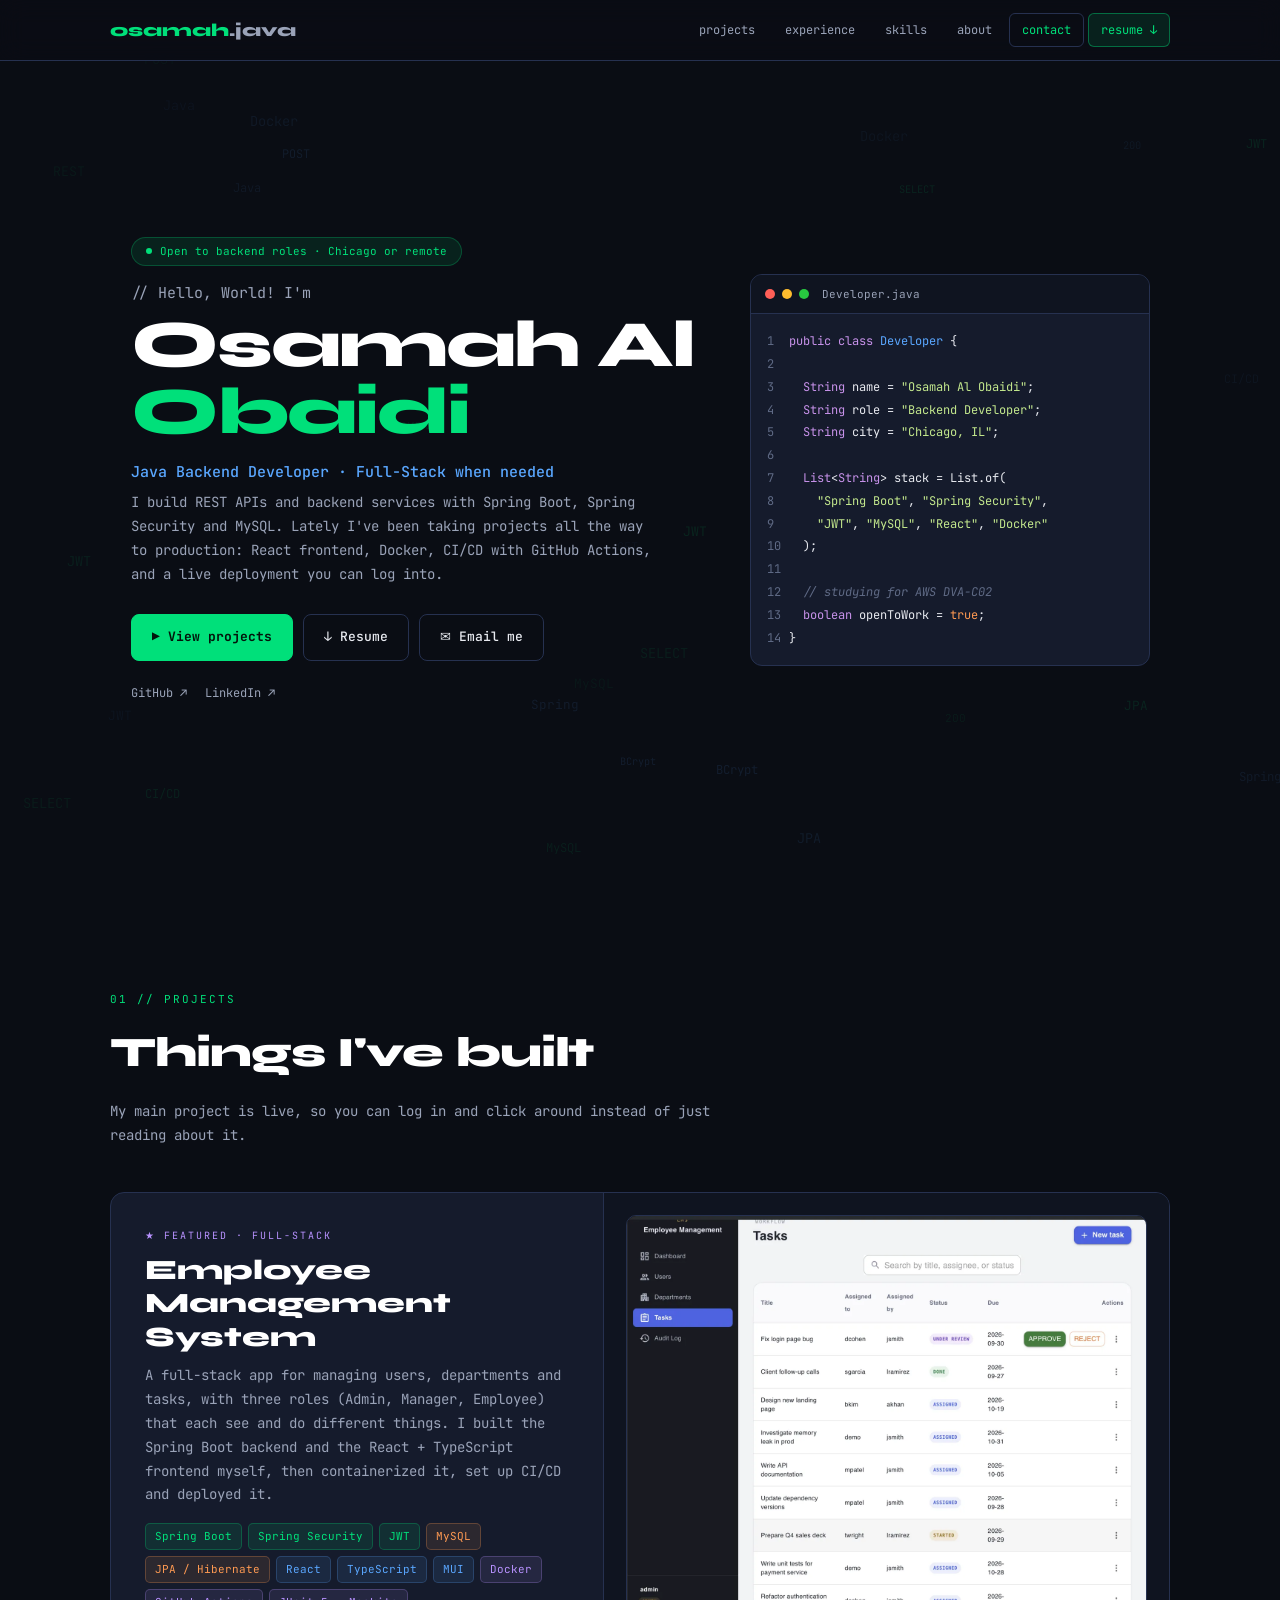
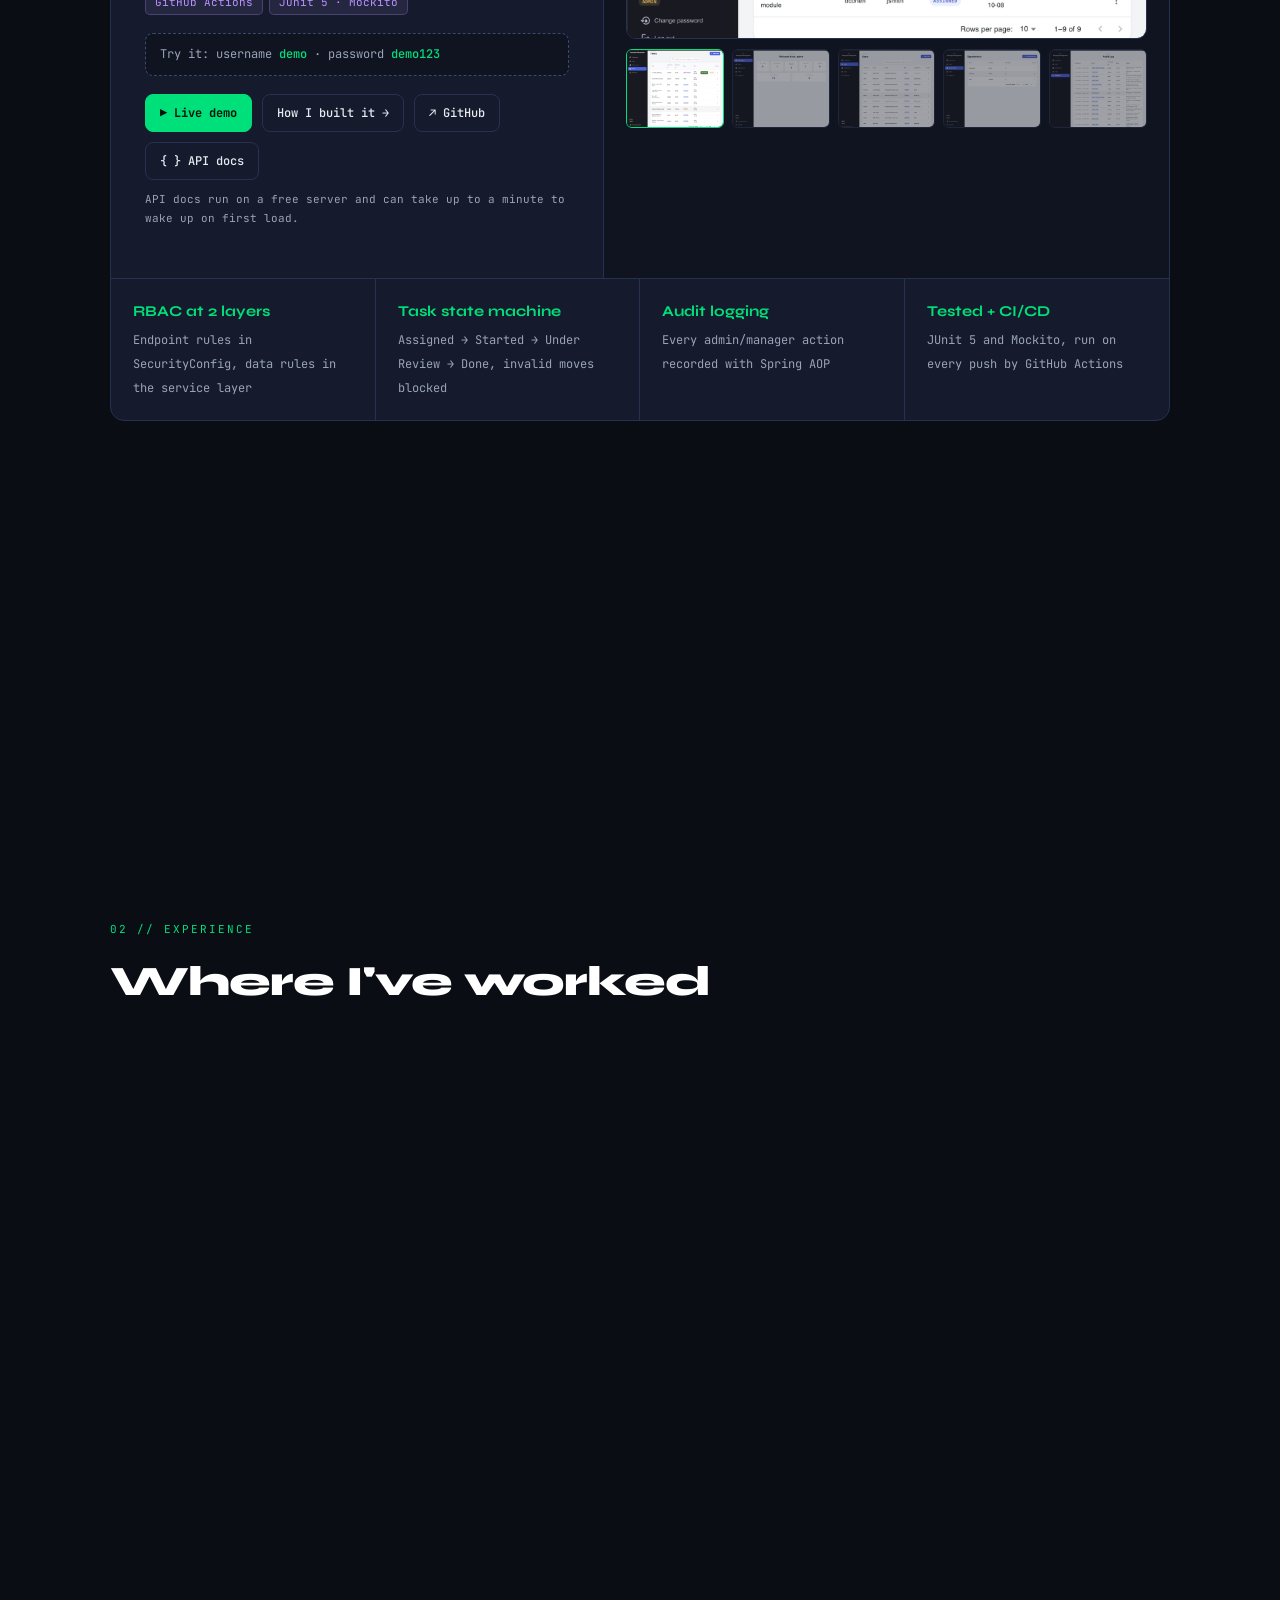
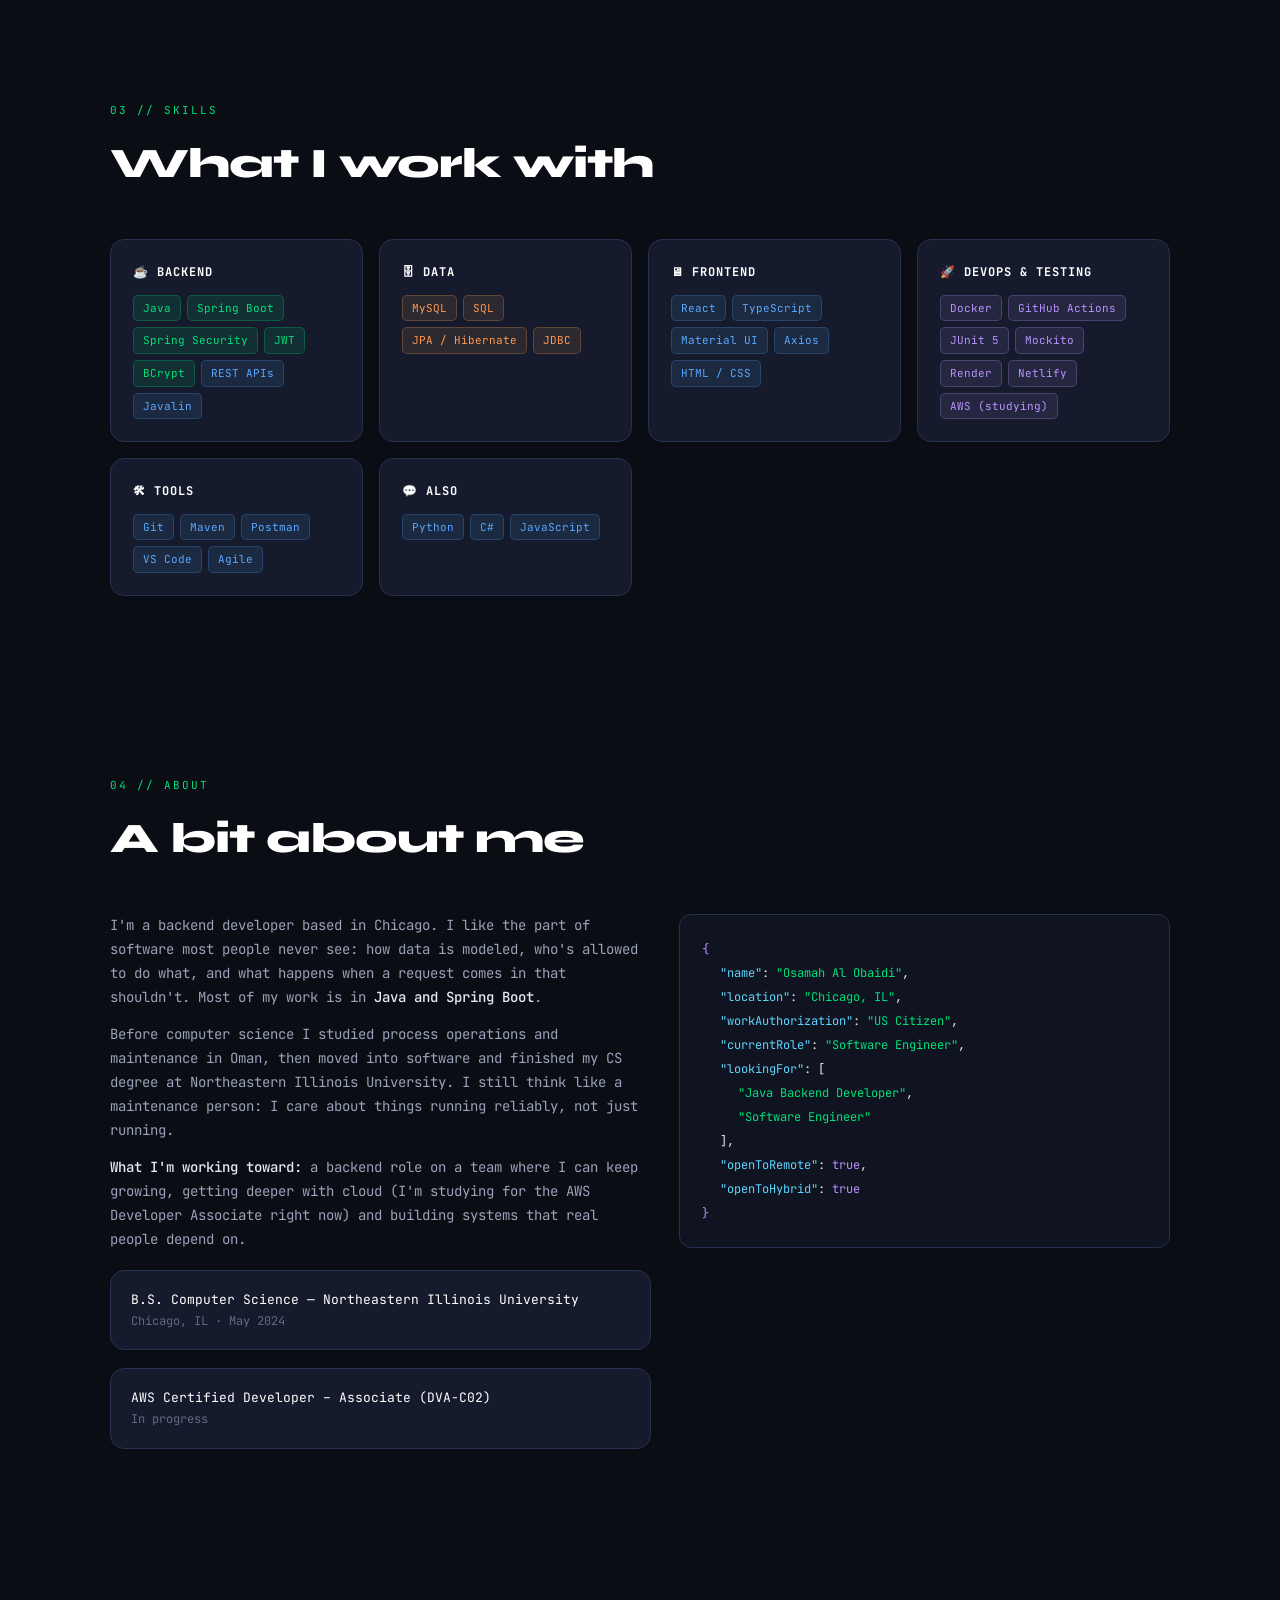
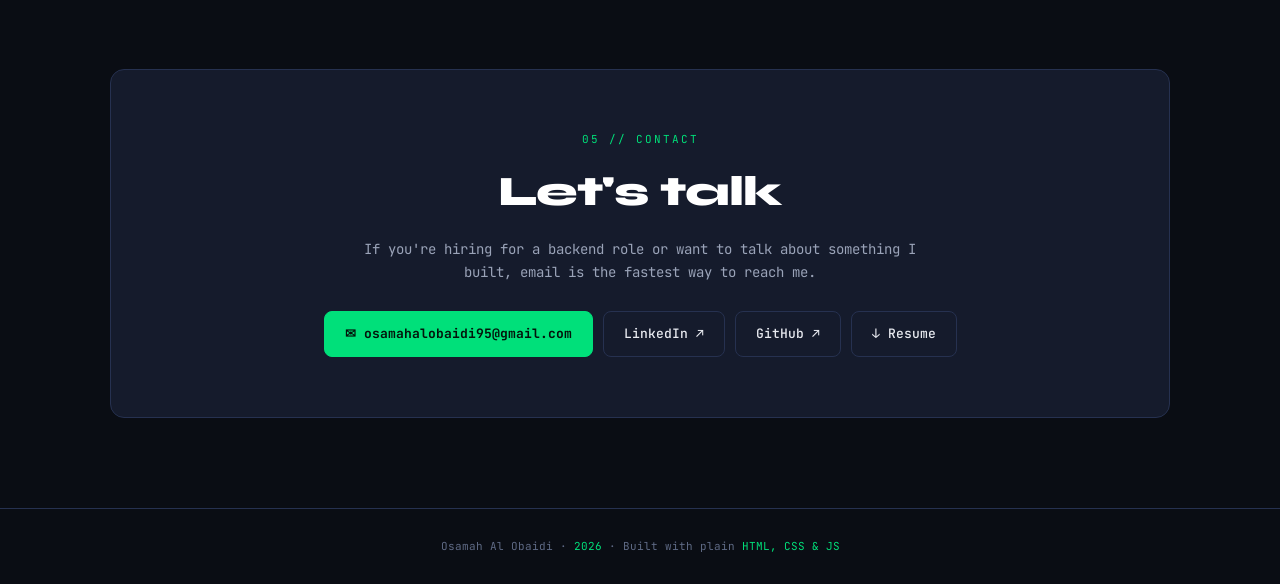
==== commit 01233299: "Add GoatCounter analytics" ====
--- a/index.html
+++ b/index.html
@@ -287,5 +287,7 @@
 
 <script src="js/projects.js"></script>
 <script src="js/main.js"></script>
+<script data-goatcounter="https://osamah.goatcounter.com/count"
+        async src="//gc.zgo.at/count.js"></script>
 </body>
 </html>
